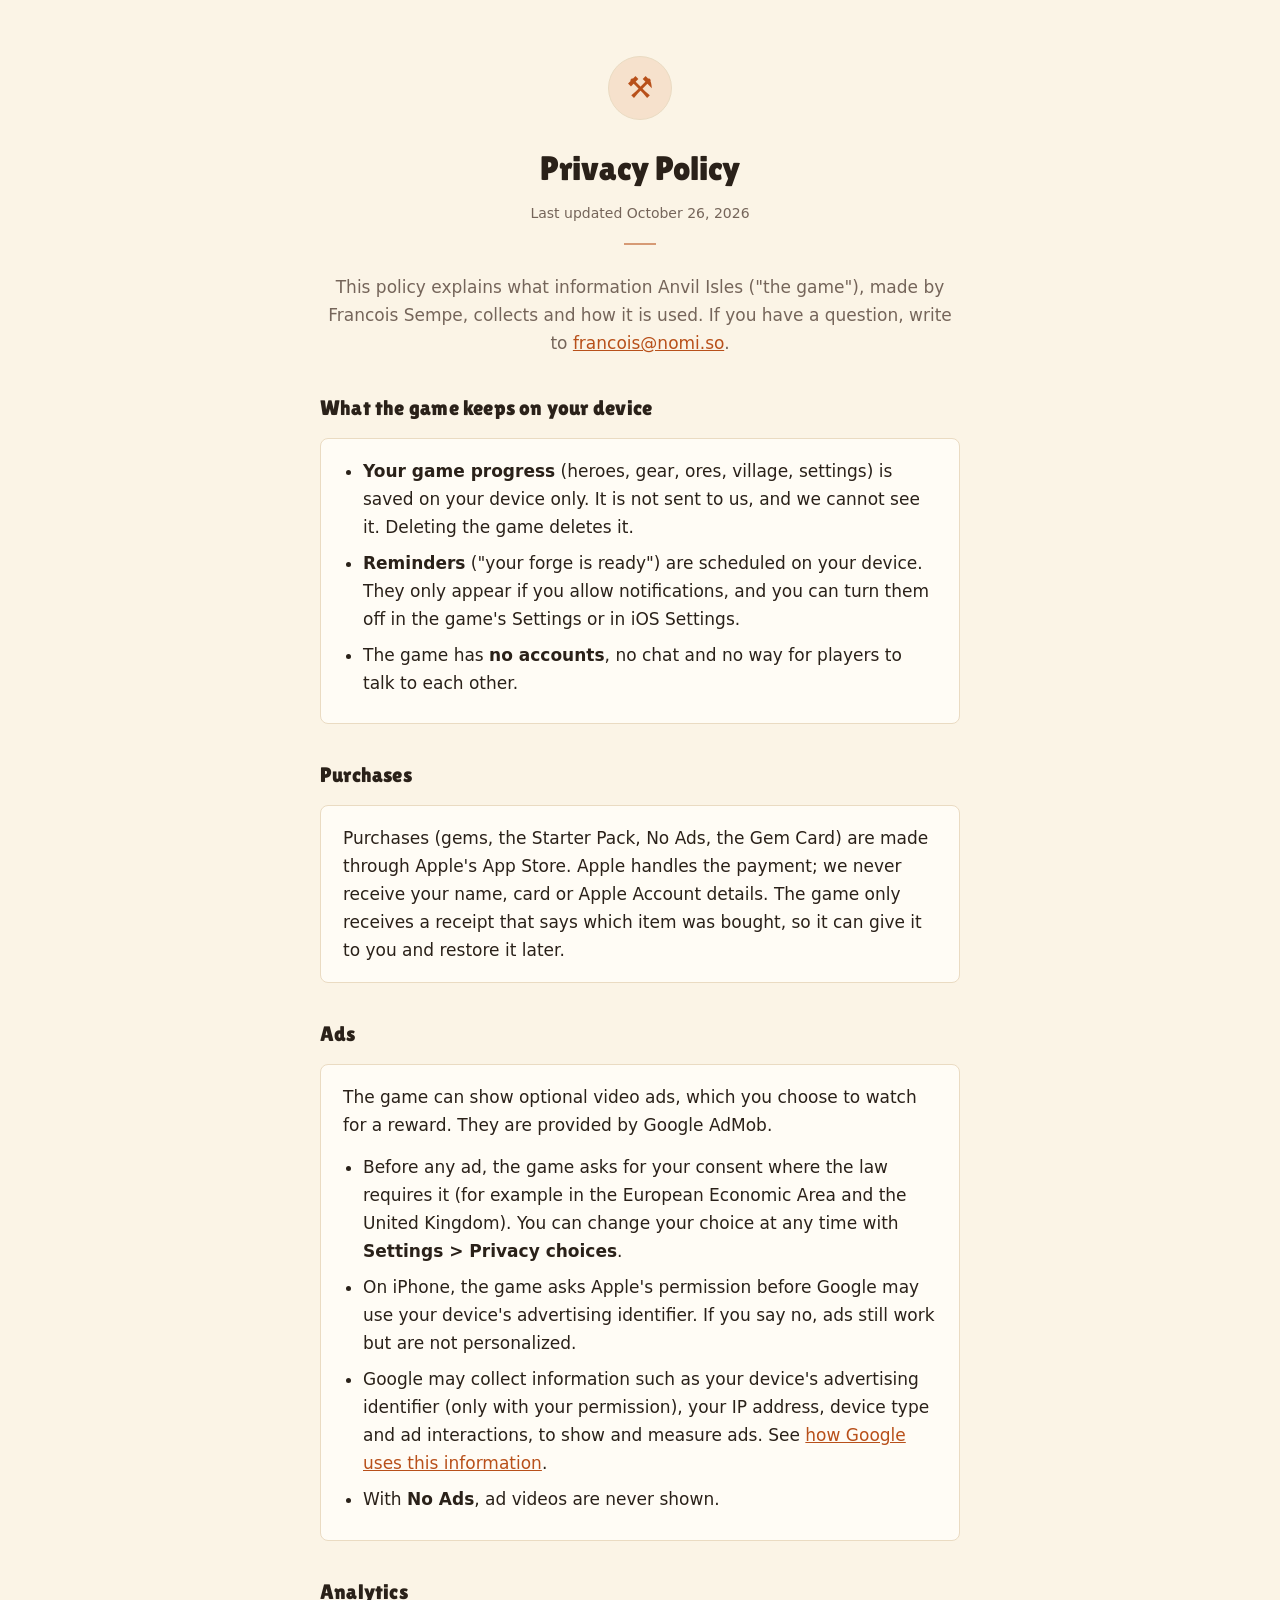
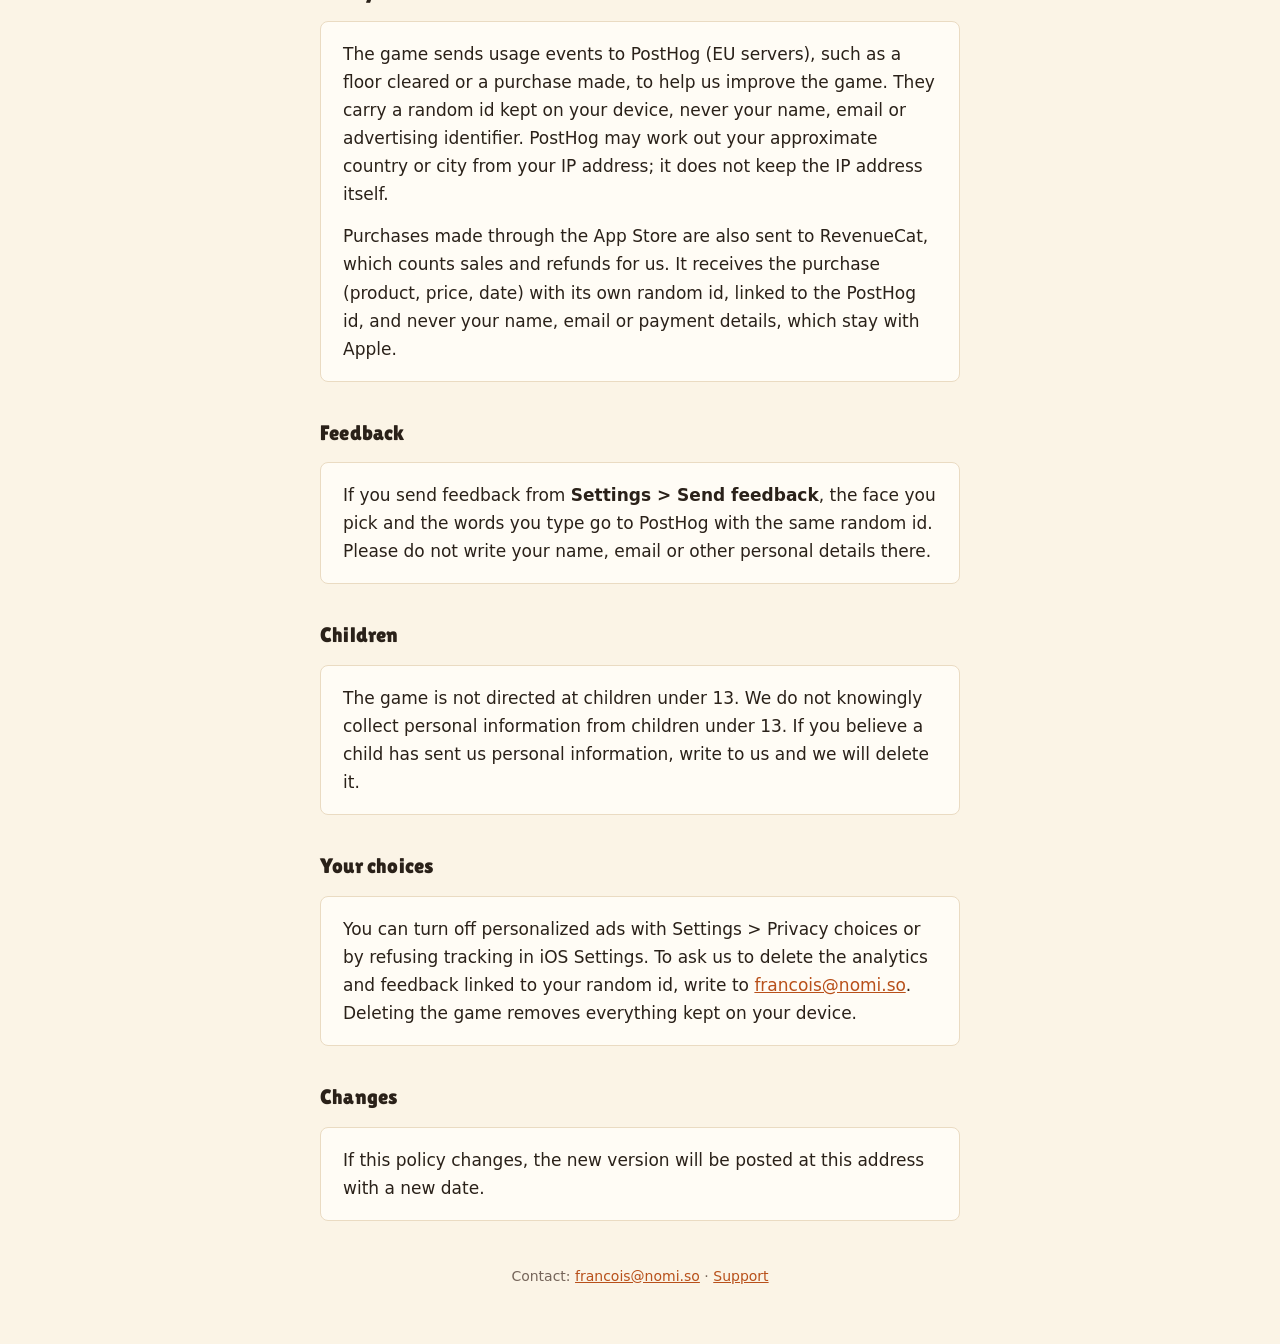
==== privacy.html @ eb7b09ca "Privacy policy, support and index pages for Anvil Isles" ====
<!DOCTYPE html>
<!--
  Anvil Isles privacy policy. Served from the anvil-isles-legal GitHub Pages repo at
  https://chamallox.github.io/anvil-isles-legal/privacy
  Set as TFPrivacyPolicyURL in the app and as the Privacy Policy URL in App Store Connect.
-->
<html lang="en">
<head>
  <meta charset="utf-8">
  <meta name="viewport" content="width=device-width, initial-scale=1">
  <link rel="preconnect" href="https://fonts.googleapis.com">
  <link rel="preconnect" href="https://fonts.gstatic.com" crossorigin>
  <link rel="stylesheet" href="https://fonts.googleapis.com/css2?family=Lilita+One&display=swap">
  <link rel="stylesheet" href="style.css">
  <title>Anvil Isles Privacy Policy</title>
</head>
<body>
  <div class="wrap">
    <div class="mark">&#9874;</div>
    <h1>Privacy Policy</h1>
    <p class="updated">Last updated October 26, 2026</p>
    <hr class="rule">
    <p class="lede">This policy explains what information Anvil Isles ("the game"), made by Francois Sempe, collects
    and how it is used. If you have a question, write to <a href="mailto:francois@nomi.so">francois@nomi.so</a>.</p>

    <h2>What the game keeps on your device</h2>
    <div class="card">
      <ul>
        <li><strong>Your game progress</strong> (heroes, gear, ores, village, settings) is saved on your device only.
        It is not sent to us, and we cannot see it. Deleting the game deletes it.</li>
        <li><strong>Reminders</strong> ("your forge is ready") are scheduled on your device. They only appear if you
        allow notifications, and you can turn them off in the game's Settings or in iOS Settings.</li>
        <li>The game has <strong>no accounts</strong>, no chat and no way for players to talk to each other.</li>
      </ul>
    </div>

    <h2>Purchases</h2>
    <div class="card">
      <p>Purchases (gems, the Starter Pack, No Ads, the Gem Card) are made through Apple's App Store. Apple handles
      the payment; we never receive your name, card or Apple Account details. The game only receives a receipt that
      says which item was bought, so it can give it to you and restore it later.</p>
    </div>

    <h2>Ads</h2>
    <div class="card">
      <p>The game can show optional video ads, which you choose to watch for a reward. They are provided by Google
      AdMob.</p>
      <ul>
        <li>Before any ad, the game asks for your consent where the law requires it (for example in the European
        Economic Area and the United Kingdom). You can change your choice at any time with
        <strong>Settings &gt; Privacy choices</strong>.</li>
        <li>On iPhone, the game asks Apple's permission before Google may use your device's advertising identifier.
        If you say no, ads still work but are not personalized.</li>
        <li>Google may collect information such as your device's advertising identifier (only with your permission),
        your IP address, device type and ad interactions, to show and measure ads. See
        <a href="https://policies.google.com/technologies/partner-sites">how Google uses this information</a>.</li>
        <li>With <strong>No Ads</strong>, ad videos are never shown.</li>
      </ul>
    </div>

    <h2>Analytics</h2>
    <div class="card">
      <p>The game sends usage events to PostHog (EU servers), such as a floor cleared or a purchase made, to help us
      improve the game. They carry a random id kept on your device, never your name, email or advertising
      identifier. PostHog may work out your approximate country or city from your IP address; it does not keep the
      IP address itself.</p>
      <p>Purchases made through the App Store are also sent to RevenueCat, which counts sales and refunds for us. It
      receives the purchase (product, price, date) with its own random id, linked to the PostHog id, and never your
      name, email or payment details, which stay with Apple.</p>
    </div>

    <h2>Feedback</h2>
    <div class="card">
      <p>If you send feedback from <strong>Settings &gt; Send feedback</strong>, the face you pick and the words you
      type go to PostHog with the same random id. Please do not write your name, email or other personal details
      there.</p>
    </div>

    <h2>Children</h2>
    <div class="card">
      <p>The game is not directed at children under 13. We do not knowingly collect personal information from
      children under 13. If you believe a child has sent us personal information, write to us and we will delete
      it.</p>
    </div>

    <h2>Your choices</h2>
    <div class="card">
      <p>You can turn off personalized ads with Settings &gt; Privacy choices or by refusing tracking in iOS
      Settings. To ask us to delete the analytics and feedback linked to your random id, write to
      <a href="mailto:francois@nomi.so">francois@nomi.so</a>. Deleting the game removes everything kept on your
      device.</p>
    </div>

    <h2>Changes</h2>
    <div class="card">
      <p>If this policy changes, the new version will be posted at this address with a new date.</p>
    </div>

    <p class="foot">Contact: <a href="mailto:francois@nomi.so">francois@nomi.so</a> &middot; <a href="support">Support</a></p>
  </div>
</body>
</html>
---- style.css ----
:root {
  --accent: #B8501A; --accent-soft: #F6E1CC;
  --ink: #2A2119; --subtle: #75655A;
  --surface: #FBF4E6; --card: #FFFCF5; --hairline: #EADBC2;
}
* { box-sizing: border-box; }
body {
  font: 17px/1.65 -apple-system, system-ui, "Segoe UI", sans-serif;
  color: var(--ink); background: var(--surface);
  margin: 0; padding: 56px 20px;
}
.wrap { max-width: 640px; margin: 0 auto; }
.mark {
  width: 64px; height: 64px; border-radius: 50%;
  background: var(--accent-soft); border: 1px solid var(--hairline);
  display: flex; align-items: center; justify-content: center;
  margin: 0 auto 20px; color: var(--accent); font-size: 30px;
}
h1, h2 { font-family: "Lilita One", Georgia, "Times New Roman", serif; font-weight: 400; }
h1 { font-size: 34px; text-align: center; margin: 0 0 6px; text-wrap: balance; }
h2 { font-size: 21px; margin: 34px 0 8px; letter-spacing: .01em; }
.updated { text-align: center; color: var(--subtle); font-size: 14px; margin: 0; }
.rule { width: 32px; height: 2px; background: var(--accent); border: 0; margin: 18px auto 28px; opacity: .55; }
.lede { text-align: center; color: var(--subtle); margin: 0 0 12px; }
.card {
  background: var(--card); border: 1px solid var(--hairline);
  border-radius: 8px; padding: 18px 22px; margin-top: 12px;
}
p { margin: 0 0 14px; }
p:last-child, ul:last-child { margin-bottom: 0; }
ul { padding-left: 20px; margin: 0 0 14px; }
li { margin-bottom: 8px; }
.q { font-weight: 600; margin: 18px 0 4px; }
.q:first-child { margin-top: 0; }
.a { color: var(--subtle); margin: 0; }
a { color: var(--accent); }
a:focus-visible { outline: 2px solid var(--accent); outline-offset: 2px; }
.foot { text-align: center; color: var(--subtle); font-size: 14px; margin-top: 44px; }
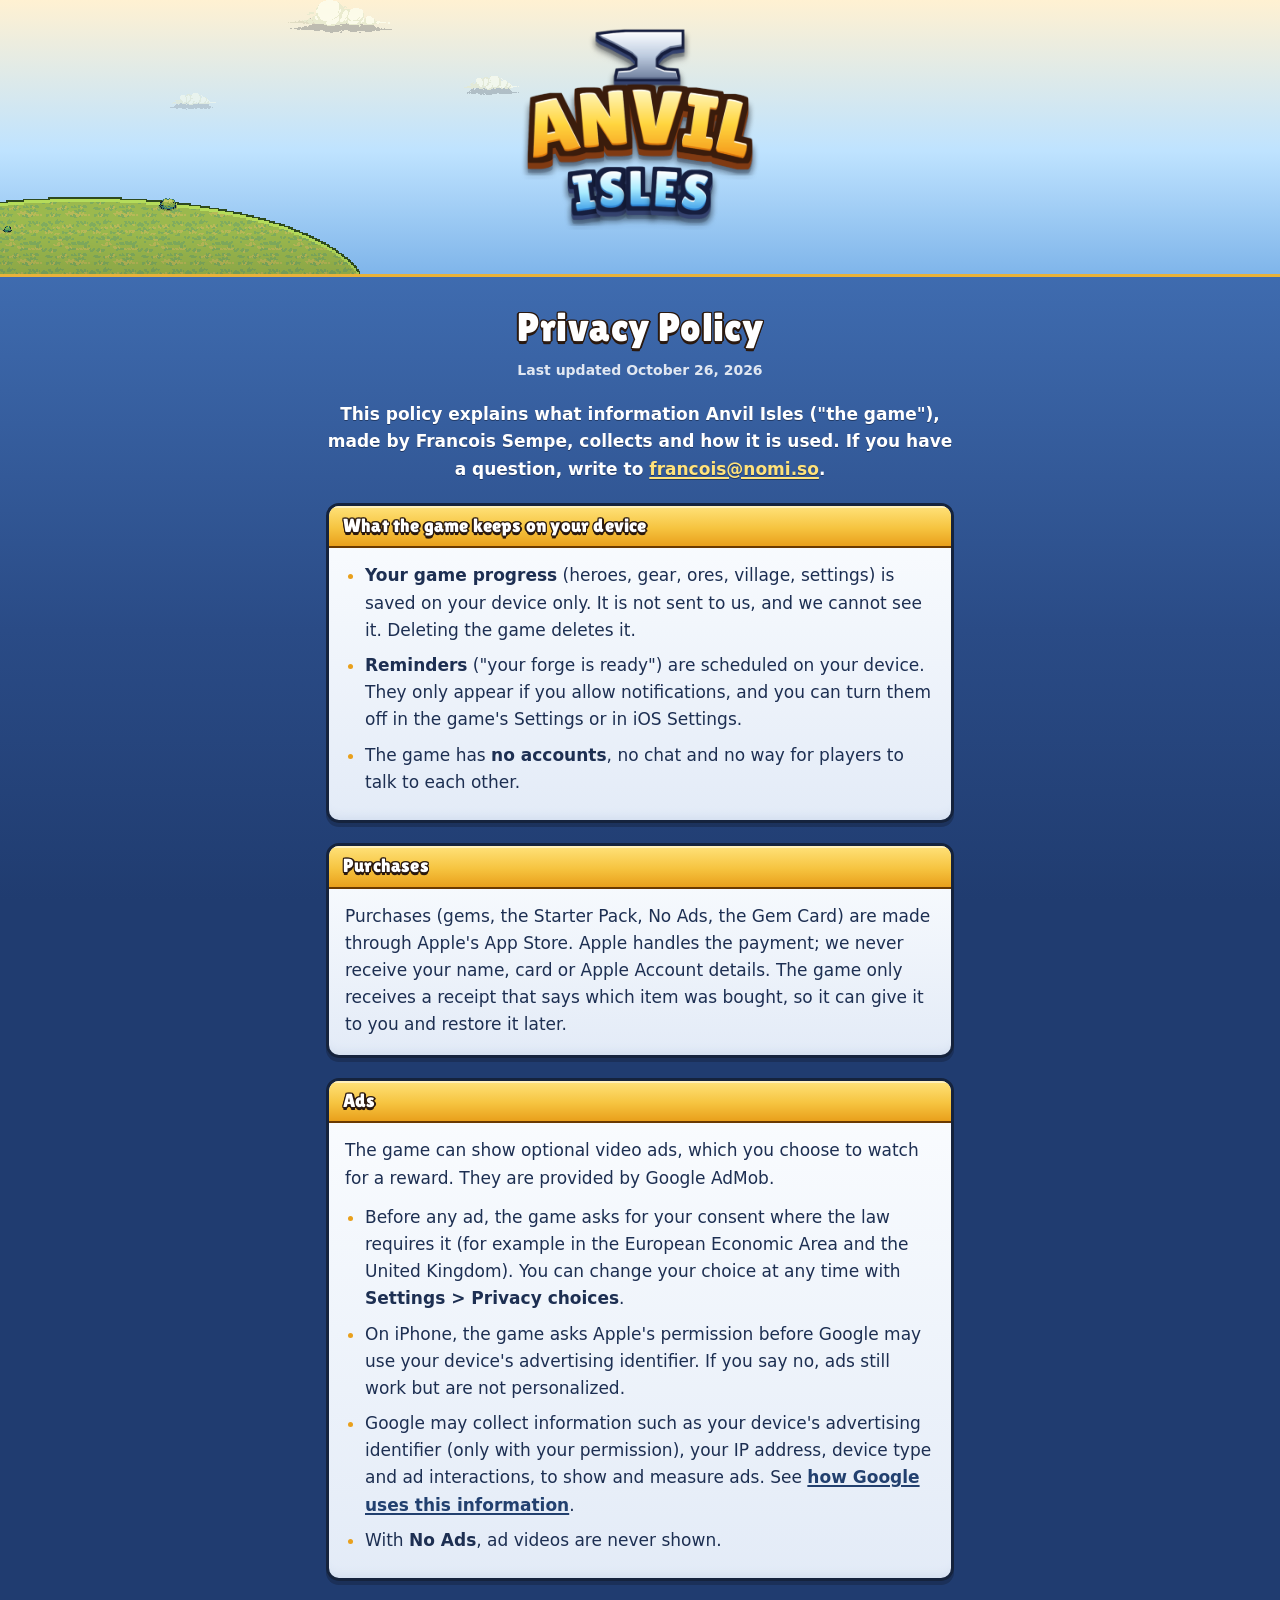
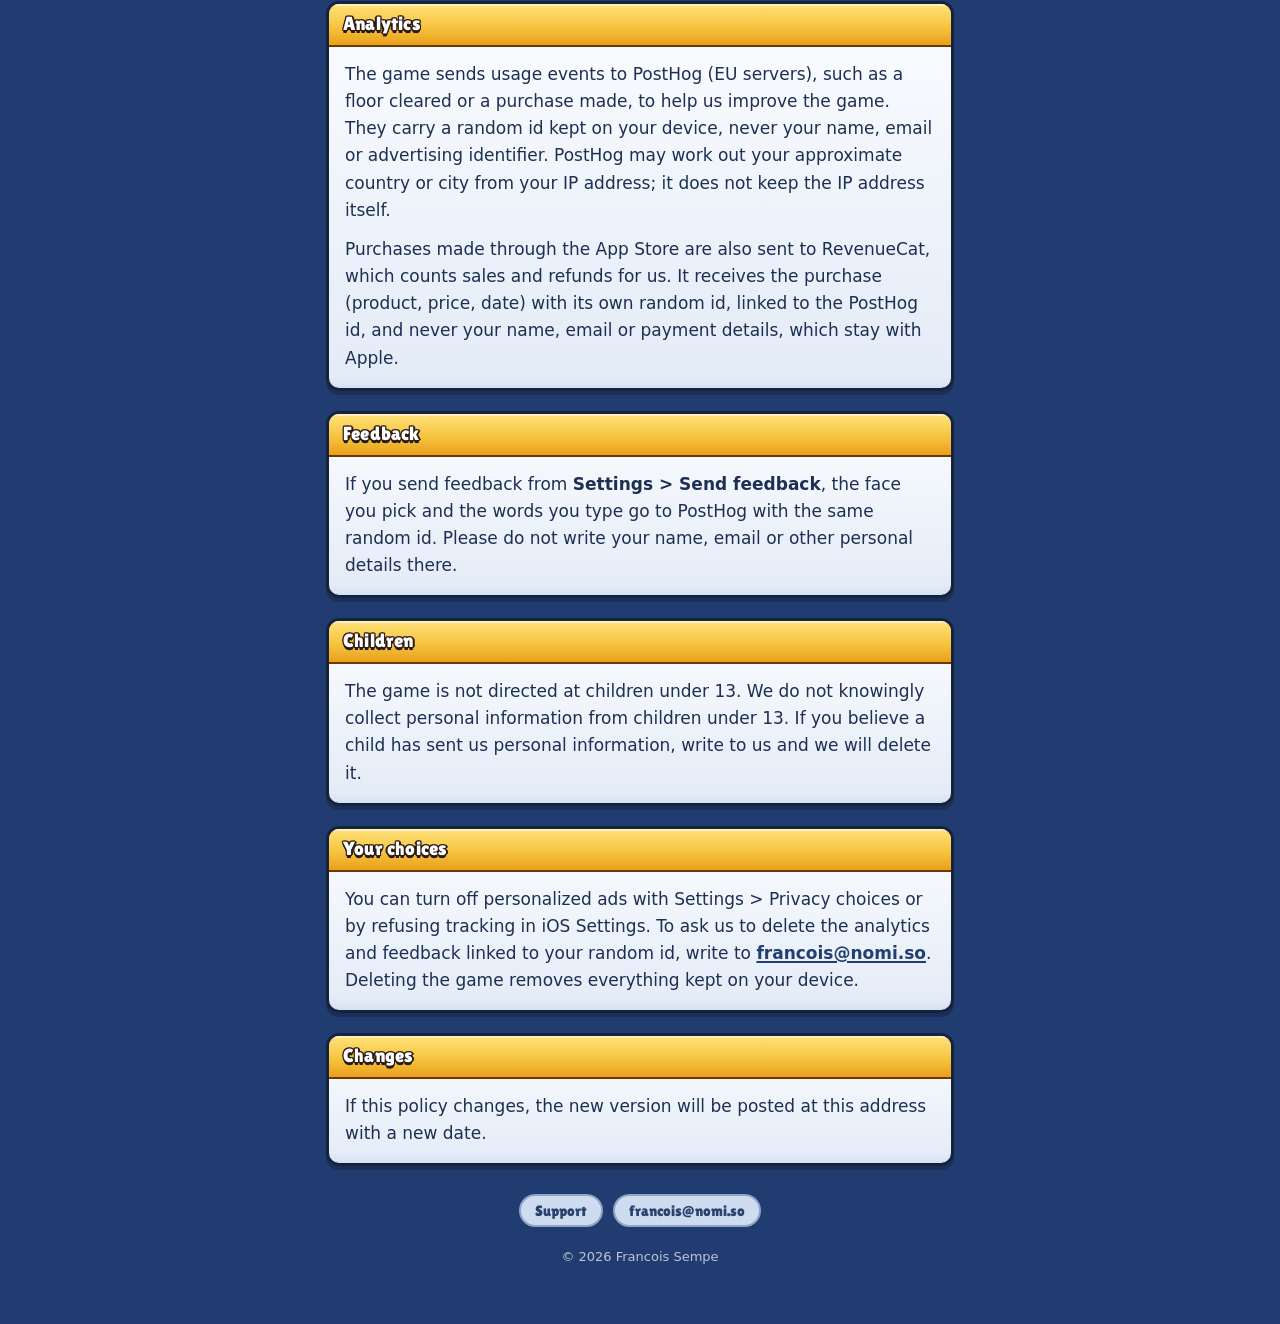
==== commit b34b2c6d: "Pages wear the game's look: sky header with the Anvil Isles title, gold-strip cards, Lilita One labe" ====
--- a/privacy.html
+++ b/privacy.html
@@ -3,100 +3,115 @@
   Anvil Isles privacy policy. Served from the anvil-isles-legal GitHub Pages repo at
   https://chamallox.github.io/anvil-isles-legal/privacy
   Set as TFPrivacyPolicyURL in the app and as the Privacy Policy URL in App Store Connect.
+  Keep in step with docs/privacy-policy.md in the game repo.
 -->
 <html lang="en">
 <head>
   <meta charset="utf-8">
-  <meta name="viewport" content="width=device-width, initial-scale=1">
+  <meta name="viewport" content="width=device-width, initial-scale=1, viewport-fit=cover">
+  <meta name="theme-color" content="#FFF1D2">
+  <title>Anvil Isles Privacy Policy</title>
+  <link rel="icon" type="image/png" href="art/icon-64.png">
+  <link rel="apple-touch-icon" href="art/icon-180.png">
   <link rel="preconnect" href="https://fonts.googleapis.com">
   <link rel="preconnect" href="https://fonts.gstatic.com" crossorigin>
   <link rel="stylesheet" href="https://fonts.googleapis.com/css2?family=Lilita+One&display=swap">
   <link rel="stylesheet" href="style.css">
-  <title>Anvil Isles Privacy Policy</title>
 </head>
 <body>
-  <div class="wrap">
-    <div class="mark">&#9874;</div>
-    <h1>Privacy Policy</h1>
+  <header class="sky">
+    <a href="./"><img class="logo" src="art/title.png" width="280" height="231" alt="Anvil Isles"></a>
+  </header>
+  <main class="wrap">
+    <h1 class="label">Privacy Policy</h1>
     <p class="updated">Last updated October 26, 2026</p>
-    <hr class="rule">
     <p class="lede">This policy explains what information Anvil Isles ("the game"), made by Francois Sempe, collects
     and how it is used. If you have a question, write to <a href="mailto:francois@nomi.so">francois@nomi.so</a>.</p>
-
-    <h2>What the game keeps on your device</h2>
-    <div class="card">
-      <ul>
-        <li><strong>Your game progress</strong> (heroes, gear, ores, village, settings) is saved on your device only.
-        It is not sent to us, and we cannot see it. Deleting the game deletes it.</li>
-        <li><strong>Reminders</strong> ("your forge is ready") are scheduled on your device. They only appear if you
-        allow notifications, and you can turn them off in the game's Settings or in iOS Settings.</li>
-        <li>The game has <strong>no accounts</strong>, no chat and no way for players to talk to each other.</li>
-      </ul>
-    </div>
-
-    <h2>Purchases</h2>
-    <div class="card">
-      <p>Purchases (gems, the Starter Pack, No Ads, the Gem Card) are made through Apple's App Store. Apple handles
-      the payment; we never receive your name, card or Apple Account details. The game only receives a receipt that
-      says which item was bought, so it can give it to you and restore it later.</p>
-    </div>
-
-    <h2>Ads</h2>
-    <div class="card">
-      <p>The game can show optional video ads, which you choose to watch for a reward. They are provided by Google
-      AdMob.</p>
-      <ul>
-        <li>Before any ad, the game asks for your consent where the law requires it (for example in the European
-        Economic Area and the United Kingdom). You can change your choice at any time with
-        <strong>Settings &gt; Privacy choices</strong>.</li>
-        <li>On iPhone, the game asks Apple's permission before Google may use your device's advertising identifier.
-        If you say no, ads still work but are not personalized.</li>
-        <li>Google may collect information such as your device's advertising identifier (only with your permission),
-        your IP address, device type and ad interactions, to show and measure ads. See
-        <a href="https://policies.google.com/technologies/partner-sites">how Google uses this information</a>.</li>
-        <li>With <strong>No Ads</strong>, ad videos are never shown.</li>
-      </ul>
-    </div>
-
-    <h2>Analytics</h2>
-    <div class="card">
-      <p>The game sends usage events to PostHog (EU servers), such as a floor cleared or a purchase made, to help us
-      improve the game. They carry a random id kept on your device, never your name, email or advertising
-      identifier. PostHog may work out your approximate country or city from your IP address; it does not keep the
-      IP address itself.</p>
-      <p>Purchases made through the App Store are also sent to RevenueCat, which counts sales and refunds for us. It
-      receives the purchase (product, price, date) with its own random id, linked to the PostHog id, and never your
-      name, email or payment details, which stay with Apple.</p>
-    </div>
-
-    <h2>Feedback</h2>
-    <div class="card">
-      <p>If you send feedback from <strong>Settings &gt; Send feedback</strong>, the face you pick and the words you
-      type go to PostHog with the same random id. Please do not write your name, email or other personal details
-      there.</p>
-    </div>
-
-    <h2>Children</h2>
-    <div class="card">
-      <p>The game is not directed at children under 13. We do not knowingly collect personal information from
-      children under 13. If you believe a child has sent us personal information, write to us and we will delete
-      it.</p>
-    </div>
-
-    <h2>Your choices</h2>
-    <div class="card">
-      <p>You can turn off personalized ads with Settings &gt; Privacy choices or by refusing tracking in iOS
-      Settings. To ask us to delete the analytics and feedback linked to your random id, write to
-      <a href="mailto:francois@nomi.so">francois@nomi.so</a>. Deleting the game removes everything kept on your
-      device.</p>
-    </div>
-
-    <h2>Changes</h2>
-    <div class="card">
-      <p>If this policy changes, the new version will be posted at this address with a new date.</p>
-    </div>
-
-    <p class="foot">Contact: <a href="mailto:francois@nomi.so">francois@nomi.so</a> &middot; <a href="support">Support</a></p>
-  </div>
+    <section class="card">
+      <h2 class="label">What the game keeps on your device</h2>
+      <div class="in">
+        <ul>
+          <li><strong>Your game progress</strong> (heroes, gear, ores, village, settings) is saved on your device only.
+          It is not sent to us, and we cannot see it. Deleting the game deletes it.</li>
+          <li><strong>Reminders</strong> ("your forge is ready") are scheduled on your device. They only appear if you
+          allow notifications, and you can turn them off in the game's Settings or in iOS Settings.</li>
+          <li>The game has <strong>no accounts</strong>, no chat and no way for players to talk to each other.</li>
+        </ul>
+      </div>
+    </section>
+    <section class="card">
+      <h2 class="label">Purchases</h2>
+      <div class="in">
+        <p>Purchases (gems, the Starter Pack, No Ads, the Gem Card) are made through Apple's App Store. Apple handles
+        the payment; we never receive your name, card or Apple Account details. The game only receives a receipt that
+        says which item was bought, so it can give it to you and restore it later.</p>
+      </div>
+    </section>
+    <section class="card">
+      <h2 class="label">Ads</h2>
+      <div class="in">
+        <p>The game can show optional video ads, which you choose to watch for a reward. They are provided by Google
+        AdMob.</p>
+        <ul>
+          <li>Before any ad, the game asks for your consent where the law requires it (for example in the European
+          Economic Area and the United Kingdom). You can change your choice at any time with
+          <strong>Settings &gt; Privacy choices</strong>.</li>
+          <li>On iPhone, the game asks Apple's permission before Google may use your device's advertising identifier.
+          If you say no, ads still work but are not personalized.</li>
+          <li>Google may collect information such as your device's advertising identifier (only with your permission),
+          your IP address, device type and ad interactions, to show and measure ads. See
+          <a href="https://policies.google.com/technologies/partner-sites">how Google uses this information</a>.</li>
+          <li>With <strong>No Ads</strong>, ad videos are never shown.</li>
+        </ul>
+      </div>
+    </section>
+    <section class="card">
+      <h2 class="label">Analytics</h2>
+      <div class="in">
+        <p>The game sends usage events to PostHog (EU servers), such as a floor cleared or a purchase made, to help us
+        improve the game. They carry a random id kept on your device, never your name, email or advertising
+        identifier. PostHog may work out your approximate country or city from your IP address; it does not keep the
+        IP address itself.</p>
+        <p>Purchases made through the App Store are also sent to RevenueCat, which counts sales and refunds for us. It
+        receives the purchase (product, price, date) with its own random id, linked to the PostHog id, and never your
+        name, email or payment details, which stay with Apple.</p>
+      </div>
+    </section>
+    <section class="card">
+      <h2 class="label">Feedback</h2>
+      <div class="in">
+        <p>If you send feedback from <strong>Settings &gt; Send feedback</strong>, the face you pick and the words you
+        type go to PostHog with the same random id. Please do not write your name, email or other personal details
+        there.</p>
+      </div>
+    </section>
+    <section class="card">
+      <h2 class="label">Children</h2>
+      <div class="in">
+        <p>The game is not directed at children under 13. We do not knowingly collect personal information from
+        children under 13. If you believe a child has sent us personal information, write to us and we will delete
+        it.</p>
+      </div>
+    </section>
+    <section class="card">
+      <h2 class="label">Your choices</h2>
+      <div class="in">
+        <p>You can turn off personalized ads with Settings &gt; Privacy choices or by refusing tracking in iOS
+        Settings. To ask us to delete the analytics and feedback linked to your random id, write to
+        <a href="mailto:francois@nomi.so">francois@nomi.so</a>. Deleting the game removes everything kept on your device.</p>
+      </div>
+    </section>
+    <section class="card">
+      <h2 class="label">Changes</h2>
+      <div class="in">
+        <p>If this policy changes, the new version will be posted at this address with a new date.</p>
+      </div>
+    </section>
+    <nav class="foot" aria-label="Pages">
+      <a class="chip" href="support">Support</a>
+      <a class="chip" href="mailto:francois@nomi.so">francois@nomi.so</a>
+    </nav>
+    <p class="copy">&copy; 2026 Francois Sempe</p>
+  </main>
 </body>
 </html>
--- a/style.css
+++ b/style.css
@@ -1,38 +1,131 @@
+/* Anvil Isles look, taken from the game's UI kit (Features/Shared/GameUI/GameUI.swift):
+   blue page gradient, morning sky header with clouds and a grass hill, gold rule,
+   pale cards with a navy outline under a gold title strip, Lilita One labels with a brown outline. */
 :root {
-  --accent: #B8501A; --accent-soft: #F6E1CC;
-  --ink: #2A2119; --subtle: #75655A;
-  --surface: #FBF4E6; --card: #FFFCF5; --hairline: #EADBC2;
+  --outline: #15233D;
+  --label-outline: #2B1A10;
+  --card-text: #1D2F52;
+  --chip-text: #2A4270;
+  --gold-rule: #E8B23A;
+  --gold-edge: #6B3A00;
+  --link: #22406F;
+  --game: "Lilita One", "Arial Rounded MT Bold", system-ui, sans-serif;
+  --body: ui-rounded, "SF Pro Rounded", -apple-system, system-ui, "Segoe UI", sans-serif;
+  color-scheme: light;
 }
 * { box-sizing: border-box; }
+html { background: #203C70; }
 body {
-  font: 17px/1.65 -apple-system, system-ui, "Segoe UI", sans-serif;
-  color: var(--ink); background: var(--surface);
-  margin: 0; padding: 56px 20px;
+  margin: 0;
+  min-height: 100vh;
+  font: 500 17px/1.6 var(--body);
+  color: var(--card-text);
+  background: linear-gradient(#5A8FD0, #3F6CB0 30%, #2A4B86 70%, #203C70) fixed;
 }
-.wrap { max-width: 640px; margin: 0 auto; }
-.mark {
-  width: 64px; height: 64px; border-radius: 50%;
-  background: var(--accent-soft); border: 1px solid var(--hairline);
-  display: flex; align-items: center; justify-content: center;
-  margin: 0 auto 20px; color: var(--accent); font-size: 30px;
+
+/* The white label with the game's outline and drop, as in GameOutline. */
+.label {
+  font-family: var(--game);
+  font-weight: 400;
+  color: #fff;
+  letter-spacing: .01em;
+  text-shadow:
+    1.5px 0 0 var(--label-outline), -1.5px 0 0 var(--label-outline),
+    0 1.5px 0 var(--label-outline), 0 -1.5px 0 var(--label-outline),
+    1px 1px 0 var(--label-outline), -1px -1px 0 var(--label-outline),
+    1px -1px 0 var(--label-outline), -1px 1px 0 var(--label-outline),
+    0 3px 0 var(--label-outline);
 }
-h1, h2 { font-family: "Lilita One", Georgia, "Times New Roman", serif; font-weight: 400; }
-h1 { font-size: 34px; text-align: center; margin: 0 0 6px; text-wrap: balance; }
-h2 { font-size: 21px; margin: 34px 0 8px; letter-spacing: .01em; }
-.updated { text-align: center; color: var(--subtle); font-size: 14px; margin: 0; }
-.rule { width: 32px; height: 2px; background: var(--accent); border: 0; margin: 18px auto 28px; opacity: .55; }
-.lede { text-align: center; color: var(--subtle); margin: 0 0 12px; }
+
+/* Header: the sheet header's morning sky, clouds and hill, closed by the gold rule. */
+.sky {
+  position: relative;
+  overflow: hidden;
+  background: linear-gradient(#FFF1D2, #BFE3FF 55%, #7FB5EA);
+  border-bottom: 3px solid var(--gold-rule);
+  padding: 28px max(16px, env(safe-area-inset-right, 0px)) 40px max(16px, env(safe-area-inset-left, 0px));
+  text-align: center;
+}
+.sky::before, .sky::after {
+  content: "";
+  position: absolute;
+  pointer-events: none;
+  image-rendering: pixelated;
+  background-repeat: no-repeat;
+}
+.sky::before { inset: 0 0 auto 0; height: 129px; background-image: url(art/clouds.png); background-size: auto 129px; }
+.sky::after { left: 0; bottom: 0; width: 369px; height: 87px; background-image: url(art/hill.png); background-size: 369px 87px; }
+.sky a { position: relative; z-index: 1; display: inline-block; }
+.logo { display: block; width: min(240px, 62vw); height: auto; filter: drop-shadow(0 4px 0 rgba(13, 24, 48, .25)); }
+
+.wrap {
+  max-width: 660px;
+  margin: 0 auto;
+  padding: 28px max(16px, env(safe-area-inset-right, 0px)) 56px max(16px, env(safe-area-inset-left, 0px));
+  display: flex;
+  flex-direction: column;
+  gap: 20px;
+}
+h1 { margin: 0; font-size: clamp(30px, 7vw, 40px); line-height: 1.1; text-align: center; text-wrap: balance; }
+.updated, .lede { margin: 0; text-align: center; color: #fff; font-weight: 600; }
+.updated { font-size: 14px; opacity: .85; margin-top: -10px; }
+.lede { text-shadow: 0 1px 0 rgba(13, 24, 48, .5); }
+.lede a { color: #FFE27A; }
+
+/* GameCard: pale gradient, 3 pt navy outline, a dark drop below, gold header strip for the title. */
 .card {
-  background: var(--card); border: 1px solid var(--hairline);
-  border-radius: 8px; padding: 18px 22px; margin-top: 12px;
+  border: 3px solid var(--outline);
+  border-radius: 13px;
+  overflow: hidden;
+  background: linear-gradient(#FBFDFF, #E3EBF7);
+  box-shadow: 0 4px 0 rgba(21, 35, 61, .45), inset 0 -12px 12px -12px #C9D6EA;
 }
-p { margin: 0 0 14px; }
-p:last-child, ul:last-child { margin-bottom: 0; }
-ul { padding-left: 20px; margin: 0 0 14px; }
-li { margin-bottom: 8px; }
-.q { font-weight: 600; margin: 18px 0 4px; }
-.q:first-child { margin-top: 0; }
-.a { color: var(--subtle); margin: 0; }
-a { color: var(--accent); }
-a:focus-visible { outline: 2px solid var(--accent); outline-offset: 2px; }
-.foot { text-align: center; color: var(--subtle); font-size: 14px; margin-top: 44px; }
+.card h2 {
+  margin: 0;
+  padding: 8px 14px 9px;
+  font-size: 19px;
+  line-height: 1.25;
+  background: linear-gradient(#FFE27A, #F6C440 55%, #E9A01C);
+  border-bottom: 2px solid var(--gold-edge);
+  box-shadow: inset 0 2px 0 rgba(255, 255, 255, .5);
+}
+.card .in { padding: 14px 16px 16px; }
+.card p { margin: 0 0 12px; }
+.card p:last-child, .card ul:last-child { margin-bottom: 0; }
+.card ul { margin: 0 0 12px; padding-left: 20px; }
+.card li { margin-bottom: 8px; }
+.card li::marker { color: #E9A01C; }
+.card strong { font-weight: 800; }
+.q { font-weight: 800; margin: 16px 0 2px !important; }
+.q:first-child { margin-top: 0 !important; }
+a { color: var(--link); font-weight: 700; text-decoration-thickness: 2px; text-underline-offset: 2px; }
+a:focus-visible { outline: 3px solid #FFDC55; outline-offset: 2px; border-radius: 4px; }
+
+/* The kit's yellow button: gradient face, brown outline, darker bevel strip under it. */
+.button {
+  display: inline-block;
+  padding: 10px 20px 11px;
+  border: 3px solid var(--gold-edge);
+  border-radius: 12px;
+  background: linear-gradient(#FFDC55, #F3A116);
+  box-shadow: inset 0 -4px 0 #D9850C, 0 3px 0 rgba(21, 35, 61, .45);
+  font-size: 19px;
+  text-decoration: none;
+}
+.button:active { transform: translateY(2px); box-shadow: inset 0 -2px 0 #D9850C, 0 1px 0 rgba(21, 35, 61, .45); }
+.center { text-align: center; }
+
+/* Footer links as the kit's pale chips. */
+.foot { display: flex; flex-wrap: wrap; justify-content: center; gap: 10px; margin-top: 8px; }
+.chip {
+  padding: 6px 14px;
+  border-radius: 999px;
+  border: 2px solid #8EA6C9;
+  background: #CFDCEF;
+  color: var(--chip-text);
+  font: 400 15px var(--game);
+  text-decoration: none;
+}
+.copy { margin: 0; text-align: center; color: #fff; opacity: .7; font-size: 13px; }
+
+@media (prefers-reduced-motion: reduce) { .button:active { transform: none; } }
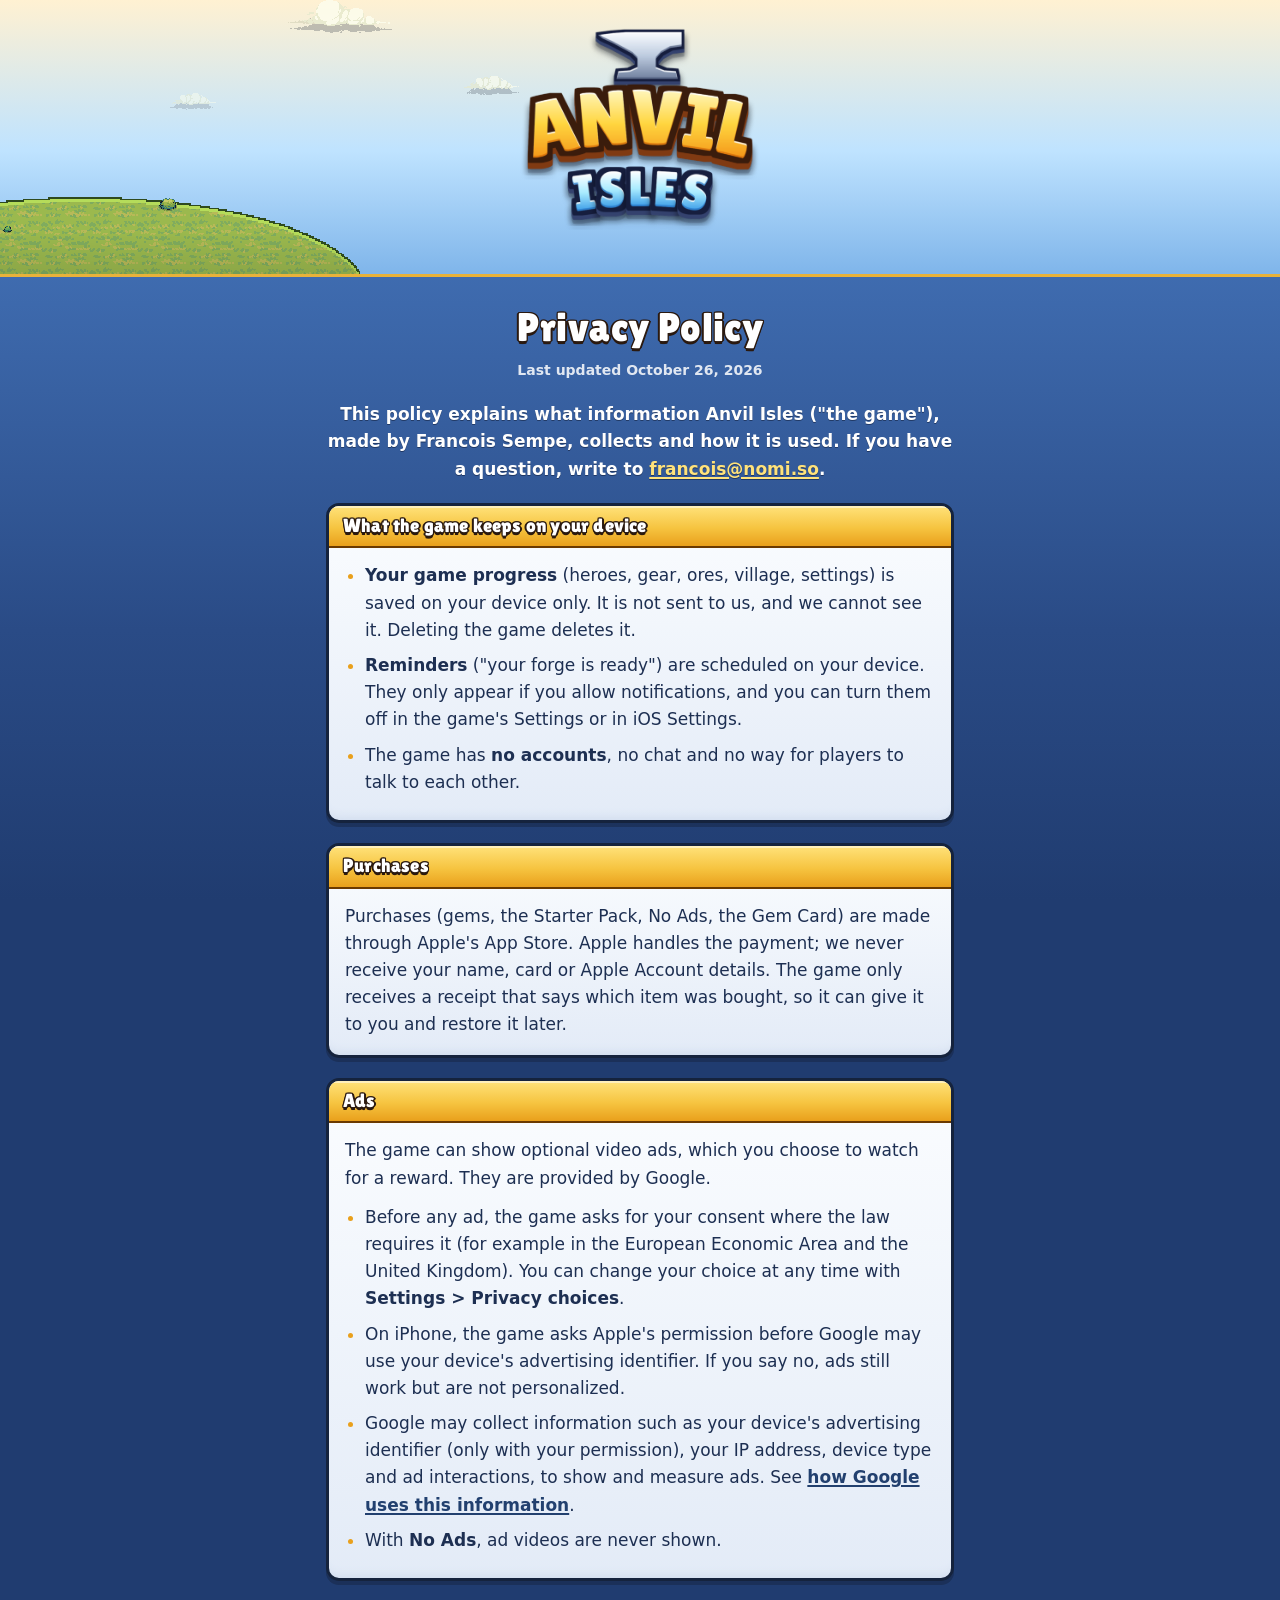
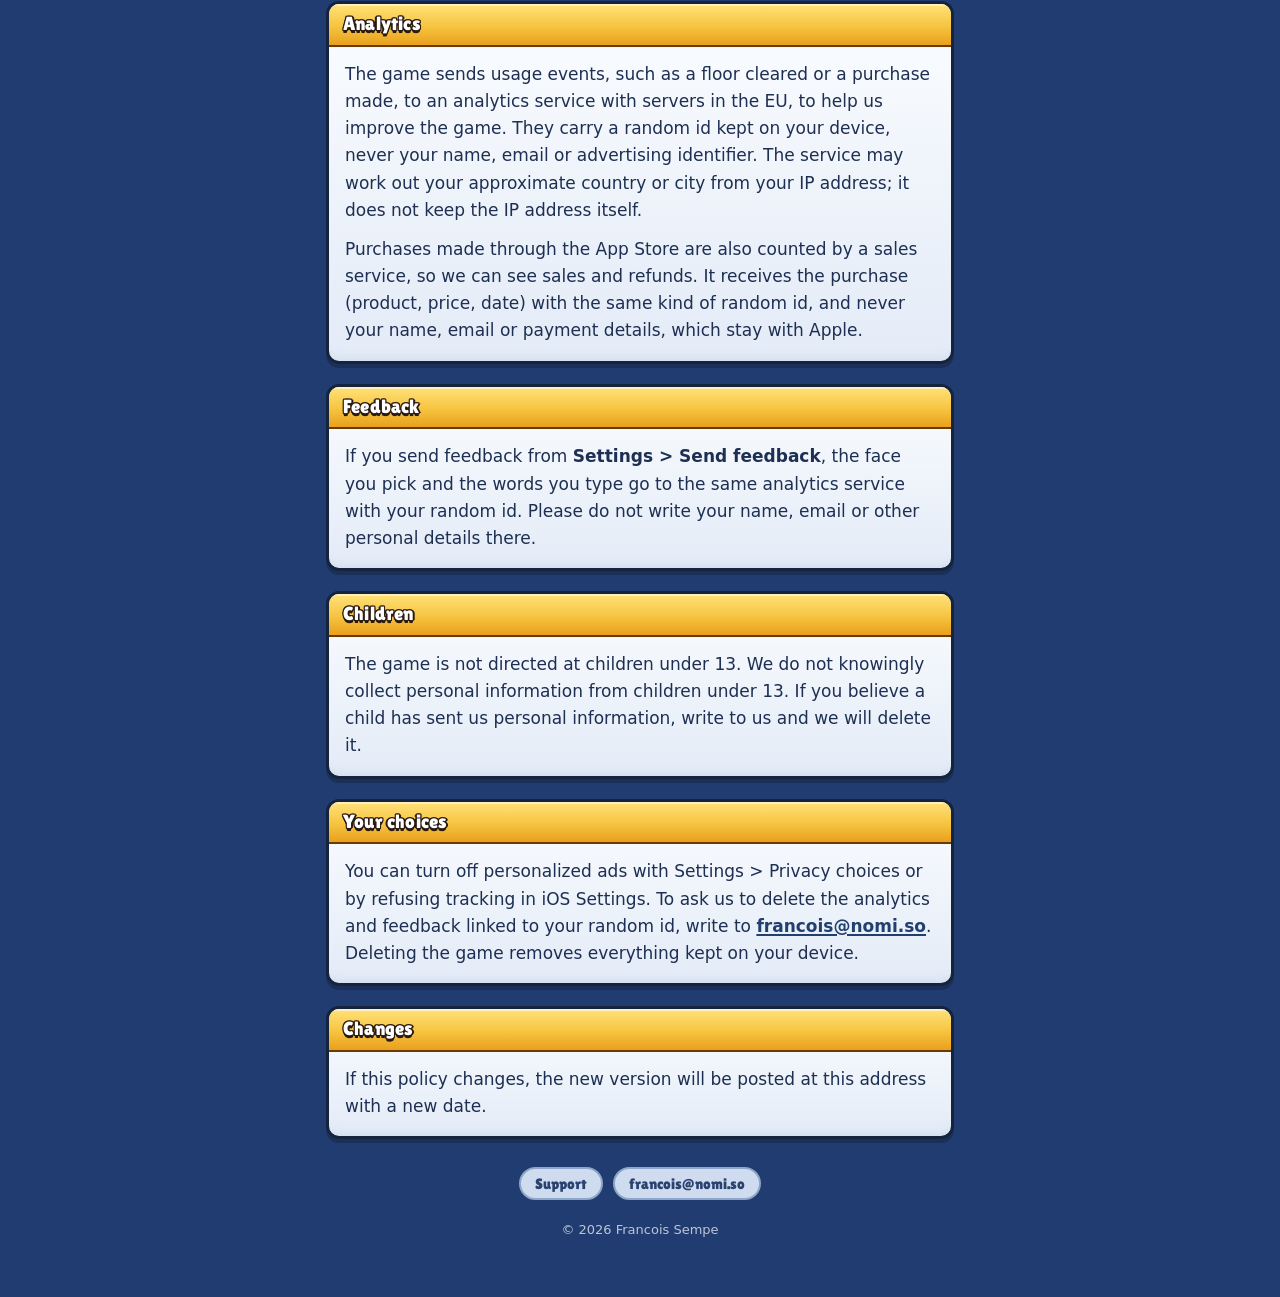
==== commit 0edc985a: "Privacy policy describes the analytics and sales services without naming them" ====
--- a/privacy.html
+++ b/privacy.html
@@ -50,8 +50,7 @@
     <section class="card">
       <h2 class="label">Ads</h2>
       <div class="in">
-        <p>The game can show optional video ads, which you choose to watch for a reward. They are provided by Google
-        AdMob.</p>
+        <p>The game can show optional video ads, which you choose to watch for a reward. They are provided by Google.</p>
         <ul>
           <li>Before any ad, the game asks for your consent where the law requires it (for example in the European
           Economic Area and the United Kingdom). You can change your choice at any time with
@@ -68,20 +67,20 @@
     <section class="card">
       <h2 class="label">Analytics</h2>
       <div class="in">
-        <p>The game sends usage events to PostHog (EU servers), such as a floor cleared or a purchase made, to help us
-        improve the game. They carry a random id kept on your device, never your name, email or advertising
-        identifier. PostHog may work out your approximate country or city from your IP address; it does not keep the
-        IP address itself.</p>
-        <p>Purchases made through the App Store are also sent to RevenueCat, which counts sales and refunds for us. It
-        receives the purchase (product, price, date) with its own random id, linked to the PostHog id, and never your
-        name, email or payment details, which stay with Apple.</p>
+        <p>The game sends usage events, such as a floor cleared or a purchase made, to an analytics service with
+        servers in the EU, to help us improve the game. They carry a random id kept on your device, never your name,
+        email or advertising identifier. The service may work out your approximate country or city from your IP
+        address; it does not keep the IP address itself.</p>
+        <p>Purchases made through the App Store are also counted by a sales service, so we can see sales and refunds.
+        It receives the purchase (product, price, date) with the same kind of random id, and never your name, email or
+        payment details, which stay with Apple.</p>
       </div>
     </section>
     <section class="card">
       <h2 class="label">Feedback</h2>
       <div class="in">
         <p>If you send feedback from <strong>Settings &gt; Send feedback</strong>, the face you pick and the words you
-        type go to PostHog with the same random id. Please do not write your name, email or other personal details
+        type go to the same analytics service with your random id. Please do not write your name, email or other personal details
         there.</p>
       </div>
     </section>
